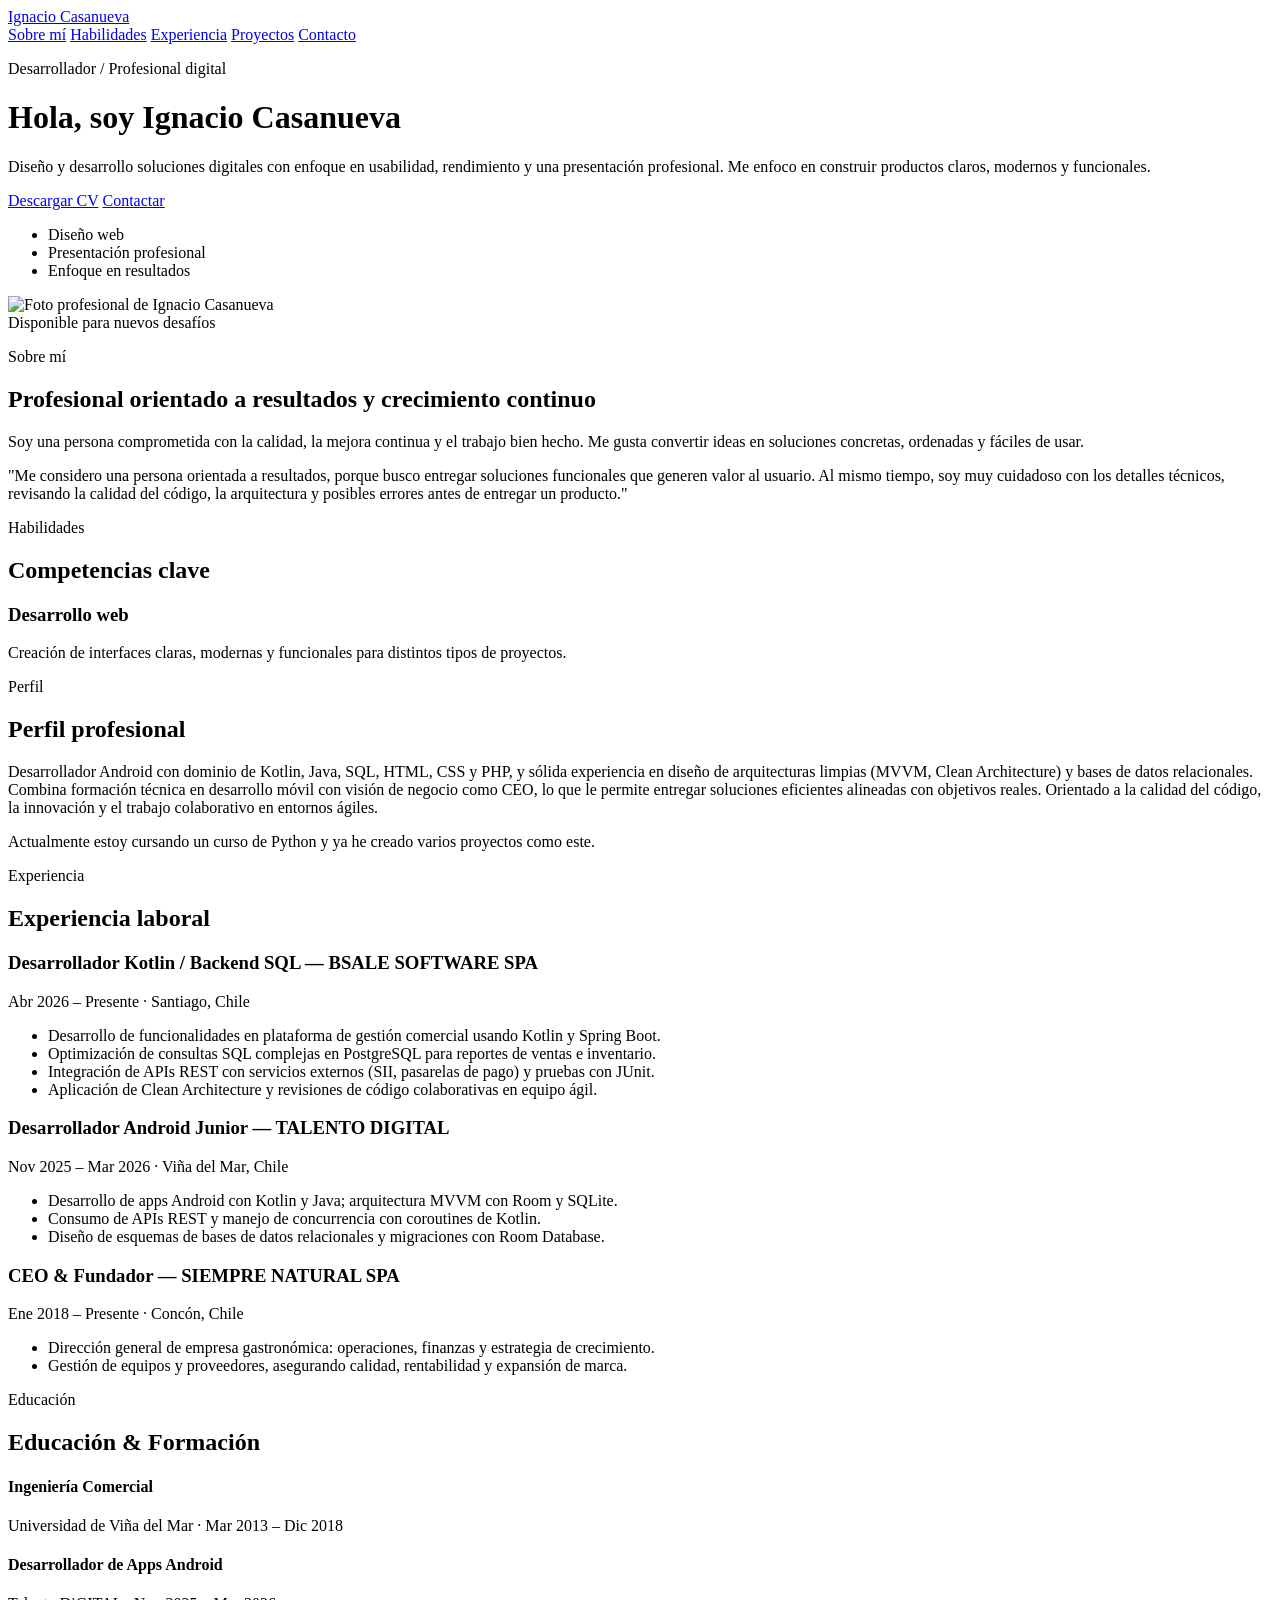
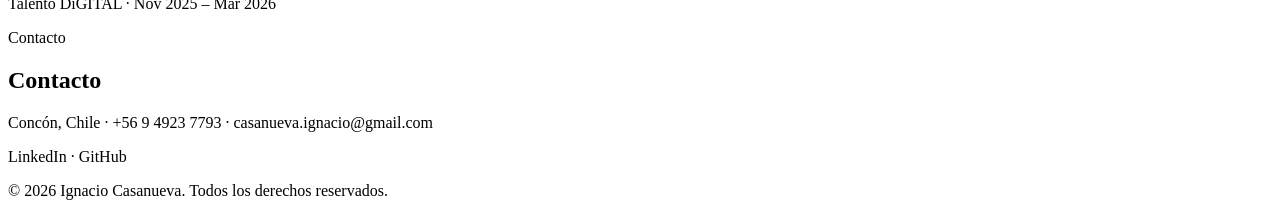
==== preview.html @ be3d8607 "Add initial HTML structure for portfolio preview" ====
<!DOCTYPE html>
<html lang="es">
  <head>
    <meta charset="UTF-8" />
    <meta name="viewport" content="width=device-width, initial-scale=1.0" />
    <meta name="description" content="Vista previa del portafolio de Ignacio Casanueva" />
    <title>Vista previa | Ignacio Casanueva</title>
    <link rel="stylesheet" href="styles.css" />
  </head>
  <body>
    <div class="bg-glow glow-one"></div>
    <div class="bg-glow glow-two"></div>

    <header class="hero">
      <nav class="nav container">
        <a href="#" class="brand">Ignacio Casanueva</a>
        <div class="nav-links">
          <a href="#about">Sobre mí</a>
          <a href="#skills">Habilidades</a>
          <a href="#experience">Experiencia</a>
          <a href="#projects">Proyectos</a>
          <a href="#contact">Contacto</a>
        </div>
      </nav>

      <div class="hero-grid container">
        <div class="hero-copy">
          <p class="eyebrow">Desarrollador / Profesional digital</p>
          <h1>Hola, soy <span>Ignacio Casanueva</span></h1>
          <p class="lead">
            Diseño y desarrollo soluciones digitales con enfoque en usabilidad, rendimiento y una presentación profesional.
            Me enfoco en construir productos claros, modernos y funcionales.
          </p>
          <div class="actions">
            <a class="btn btn-primary" href="assets/cv.pdf" download>Descargar CV</a>
            <a class="btn btn-secondary" href="#contact">Contactar</a>
          </div>

          <ul class="hero-highlights">
            <li>Diseño web</li>
            <li>Presentación profesional</li>
            <li>Enfoque en resultados</li>
          </ul>
        </div>

        <div class="hero-card">
          <img src="assets/foto.jpg" alt="Foto profesional de Ignacio Casanueva" />
          <div class="hero-card-badge">Disponible para nuevos desafíos</div>
        </div>
      </div>
    </header>

    <main>
      <section id="about" class="section container">
        <div class="section-heading">
          <p class="eyebrow">Sobre mí</p>
          <h2>Profesional orientado a resultados y crecimiento continuo</h2>
        </div>
        <div class="about-grid">
          <p>
            Soy una persona comprometida con la calidad, la mejora continua y el trabajo bien hecho.
            Me gusta convertir ideas en soluciones concretas, ordenadas y fáciles de usar.
          </p>
          <p>
            "Me considero una persona orientada a resultados, porque busco entregar soluciones funcionales
            que generen valor al usuario. Al mismo tiempo, soy muy cuidadoso con los detalles técnicos,
            revisando la calidad del código, la arquitectura y posibles errores antes de entregar un producto."
          </p>
        </div>
      </section>

      <section id="skills" class="section section-alt">
        <div class="container">
          <div class="section-heading">
            <p class="eyebrow">Habilidades</p>
            <h2>Competencias clave</h2>
          </div>
          <div class="skills-grid">
            <article class="card">
              <h3>Desarrollo web</h3>
              <p>Creación de interfaces claras, modernas y funcionales para distintos tipos de proyectos.</p>
            </article>
          </div>
        </div>
      </section>

      <section id="profile" class="section container">
        <div class="section-heading">
          <p class="eyebrow">Perfil</p>
          <h2>Perfil profesional</h2>
        </div>
        <div>
          <p>
            Desarrollador Android con dominio de Kotlin, Java, SQL, HTML, CSS y PHP, y sólida experiencia en diseño de
            arquitecturas limpias (MVVM, Clean Architecture) y bases de datos relacionales. Combina formación
            técnica en desarrollo móvil con visión de negocio como CEO, lo que le permite entregar soluciones
            eficientes alineadas con objetivos reales. Orientado a la calidad del código, la innovación y el trabajo
            colaborativo en entornos ágiles.
          </p>
          <p>Actualmente estoy cursando un curso de Python y ya he creado varios proyectos como este.</p>
        </div>
      </section>

      <section id="experience" class="section container">
        <div class="section-heading">
          <p class="eyebrow">Experiencia</p>
          <h2>Experiencia laboral</h2>
        </div>

        <article class="timeline-item">
          <h3>Desarrollador Kotlin / Backend SQL — BSALE SOFTWARE SPA</h3>
          <p class="meta">Abr 2026 – Presente · Santiago, Chile</p>
          <ul>
            <li>Desarrollo de funcionalidades en plataforma de gestión comercial usando Kotlin y Spring Boot.</li>
            <li>Optimización de consultas SQL complejas en PostgreSQL para reportes de ventas e inventario.</li>
            <li>Integración de APIs REST con servicios externos (SII, pasarelas de pago) y pruebas con JUnit.</li>
            <li>Aplicación de Clean Architecture y revisiones de código colaborativas en equipo ágil.</li>
          </ul>
        </article>

        <article class="timeline-item">
          <h3>Desarrollador Android Junior — TALENTO DIGITAL</h3>
          <p class="meta">Nov 2025 – Mar 2026 · Viña del Mar, Chile</p>
          <ul>
            <li>Desarrollo de apps Android con Kotlin y Java; arquitectura MVVM con Room y SQLite.</li>
            <li>Consumo de APIs REST y manejo de concurrencia con coroutines de Kotlin.</li>
            <li>Diseño de esquemas de bases de datos relacionales y migraciones con Room Database.</li>
          </ul>
        </article>

        <article class="timeline-item">
          <h3>CEO &amp; Fundador — SIEMPRE NATURAL SPA</h3>
          <p class="meta">Ene 2018 – Presente · Concón, Chile</p>
          <ul>
            <li>Dirección general de empresa gastronómica: operaciones, finanzas y estrategia de crecimiento.</li>
            <li>Gestión de equipos y proveedores, asegurando calidad, rentabilidad y expansión de marca.</li>
          </ul>
        </article>
      </section>

      <section id="education" class="section container">
        <div class="section-heading">
          <p class="eyebrow">Educación</p>
          <h2>Educación &amp; Formación</h2>
        </div>
        <div class="education-grid">
          <div>
            <h4>Ingeniería Comercial</h4>
            <p class="muted">Universidad de Viña del Mar · Mar 2013 – Dic 2018</p>
          </div>
          <div>
            <h4>Desarrollador de Apps Android</h4>
            <p class="muted">Talento DiGITAL · Nov 2025 – Mar 2026</p>
          </div>
        </div>
      </section>

      <section id="contact" class="section container">
        <div class="section-heading">
          <p class="eyebrow">Contacto</p>
          <h2>Contacto</h2>
        </div>
        <p>Concón, Chile · +56 9 4923 7793 · casanueva.ignacio@gmail.com</p>
        <p>LinkedIn · GitHub</p>
      </section>

    </main>

    <footer class="footer">
      <div class="container">
        <p>© 2026 Ignacio Casanueva. Todos los derechos reservados.</p>
      </div>
    </footer>

  </body>
</html>
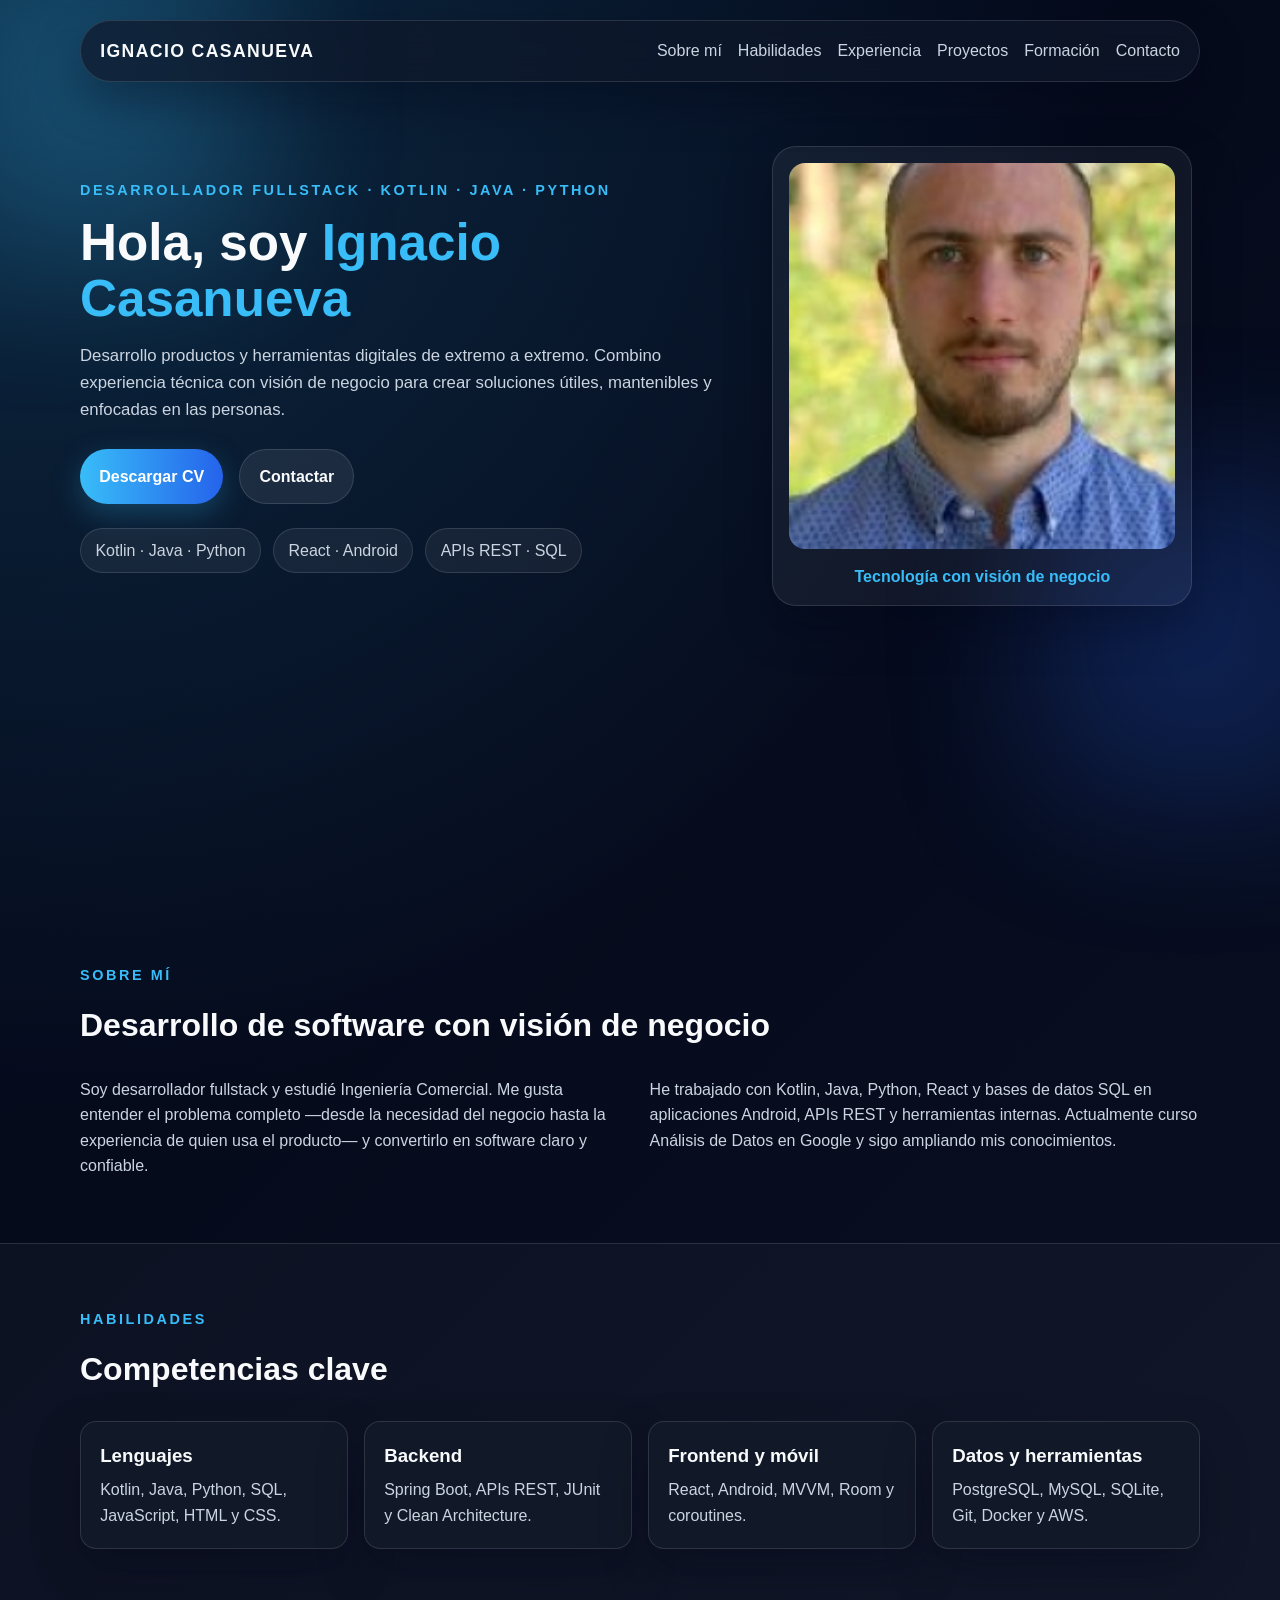
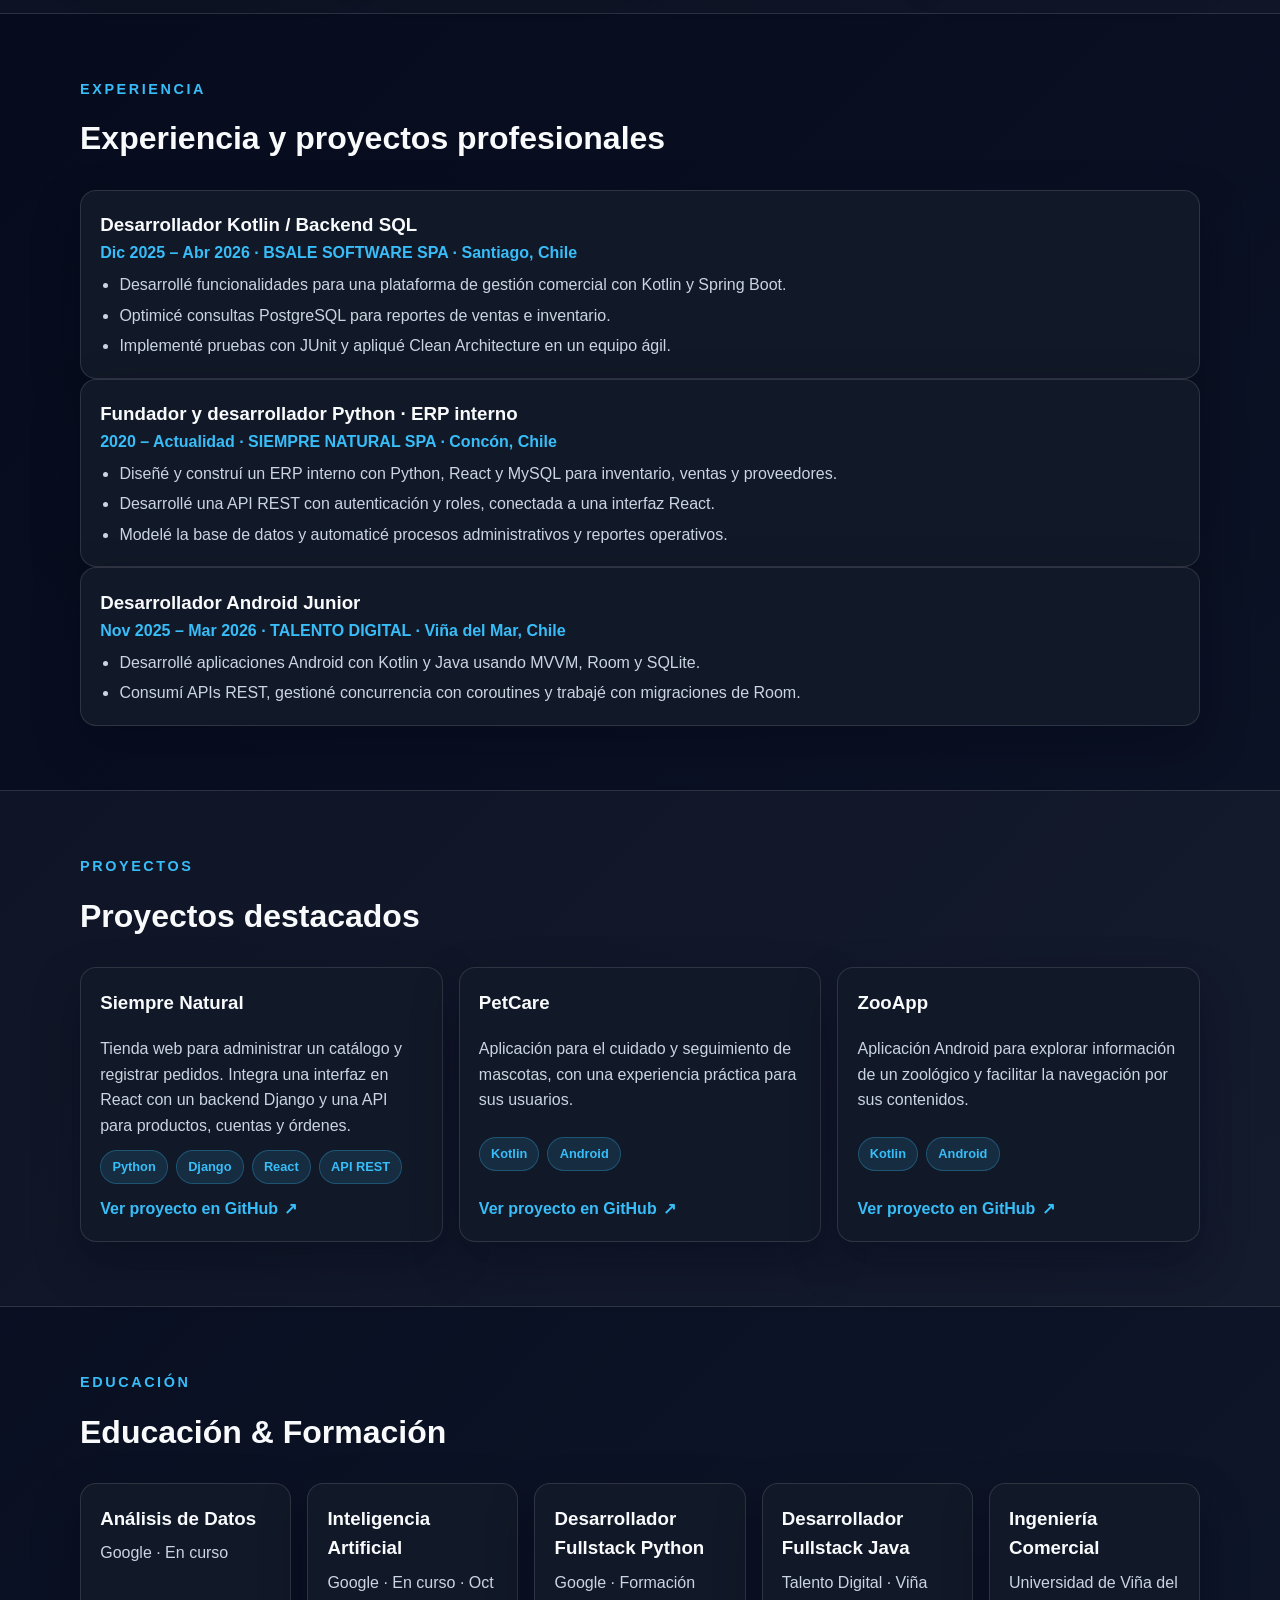
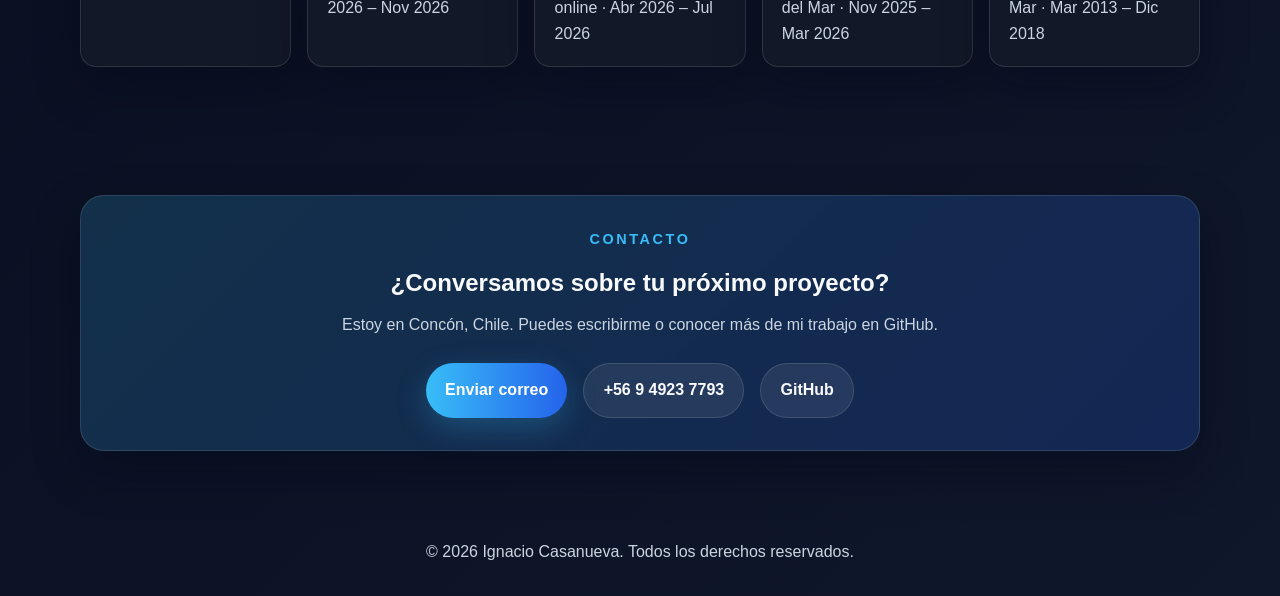
==== commit 5a36ab0c: "Actualizar portfolio con CV y proyecto Siempre Natural Co-authored-by: Copilot <223556219+Copilot@us" ====
--- a/preview.html
+++ b/preview.html
@@ -3,8 +3,12 @@
   <head>
     <meta charset="UTF-8" />
     <meta name="viewport" content="width=device-width, initial-scale=1.0" />
-    <meta name="description" content="Vista previa del portafolio de Ignacio Casanueva" />
-    <title>Vista previa | Ignacio Casanueva</title>
+    <meta
+      name="description"
+      content="Portafolio de Ignacio Casanueva, desarrollador fullstack con experiencia en Kotlin, Java, Python, React y bases de datos SQL."
+    />
+    <meta name="theme-color" content="#020617" />
+    <title>Ignacio Casanueva | Desarrollador Fullstack</title>
     <link rel="stylesheet" href="styles.css" />
   </head>
   <body>
@@ -19,17 +23,19 @@
           <a href="#skills">Habilidades</a>
           <a href="#experience">Experiencia</a>
           <a href="#projects">Proyectos</a>
+          <a href="#education">Formación</a>
           <a href="#contact">Contacto</a>
         </div>
       </nav>
 
       <div class="hero-grid container">
         <div class="hero-copy">
-          <p class="eyebrow">Desarrollador / Profesional digital</p>
+          <p class="eyebrow">Desarrollador Fullstack · Kotlin · Java · Python</p>
           <h1>Hola, soy <span>Ignacio Casanueva</span></h1>
           <p class="lead">
-            Diseño y desarrollo soluciones digitales con enfoque en usabilidad, rendimiento y una presentación profesional.
-            Me enfoco en construir productos claros, modernos y funcionales.
+            Desarrollo productos y herramientas digitales de extremo a extremo. Combino
+            experiencia técnica con visión de negocio para crear soluciones útiles,
+            mantenibles y enfocadas en las personas.
           </p>
           <div class="actions">
             <a class="btn btn-primary" href="assets/cv.pdf" download>Descargar CV</a>
@@ -37,15 +43,20 @@
           </div>
 
           <ul class="hero-highlights">
-            <li>Diseño web</li>
-            <li>Presentación profesional</li>
-            <li>Enfoque en resultados</li>
+            <li>Kotlin · Java · Python</li>
+            <li>React · Android</li>
+            <li>APIs REST · SQL</li>
           </ul>
         </div>
 
         <div class="hero-card">
-          <img src="assets/foto.jpg" alt="Foto profesional de Ignacio Casanueva" />
-          <div class="hero-card-badge">Disponible para nuevos desafíos</div>
+          <img
+            src="./assets/foto.jpg"
+            alt="Retrato de Ignacio Casanueva"
+            width="200"
+            height="200"
+          />
+          <div class="hero-card-badge">Tecnología con visión de negocio</div>
         </div>
       </div>
     </header>
@@ -54,17 +65,18 @@
       <section id="about" class="section container">
         <div class="section-heading">
           <p class="eyebrow">Sobre mí</p>
-          <h2>Profesional orientado a resultados y crecimiento continuo</h2>
+          <h2>Desarrollo de software con visión de negocio</h2>
         </div>
         <div class="about-grid">
           <p>
-            Soy una persona comprometida con la calidad, la mejora continua y el trabajo bien hecho.
-            Me gusta convertir ideas en soluciones concretas, ordenadas y fáciles de usar.
+            Soy desarrollador fullstack y estudié Ingeniería Comercial. Me gusta entender
+            el problema completo —desde la necesidad del negocio hasta la experiencia de
+            quien usa el producto— y convertirlo en software claro y confiable.
           </p>
           <p>
-            "Me considero una persona orientada a resultados, porque busco entregar soluciones funcionales
-            que generen valor al usuario. Al mismo tiempo, soy muy cuidadoso con los detalles técnicos,
-            revisando la calidad del código, la arquitectura y posibles errores antes de entregar un producto."
+            He trabajado con Kotlin, Java, Python, React y bases de datos SQL en
+            aplicaciones Android, APIs REST y herramientas internas. Actualmente curso
+            Análisis de Datos en Google y sigo ampliando mis conocimientos.
           </p>
         </div>
       </section>
@@ -77,65 +89,117 @@
           </div>
           <div class="skills-grid">
             <article class="card">
-              <h3>Desarrollo web</h3>
-              <p>Creación de interfaces claras, modernas y funcionales para distintos tipos de proyectos.</p>
-            </article>
-          </div>
-        </div>
-      </section>
-
-      <section id="profile" class="section container">
-        <div class="section-heading">
-          <p class="eyebrow">Perfil</p>
-          <h2>Perfil profesional</h2>
-        </div>
-        <div>
-          <p>
-            Desarrollador Android con dominio de Kotlin, Java, SQL, HTML, CSS y PHP, y sólida experiencia en diseño de
-            arquitecturas limpias (MVVM, Clean Architecture) y bases de datos relacionales. Combina formación
-            técnica en desarrollo móvil con visión de negocio como CEO, lo que le permite entregar soluciones
-            eficientes alineadas con objetivos reales. Orientado a la calidad del código, la innovación y el trabajo
-            colaborativo en entornos ágiles.
-          </p>
-          <p>Actualmente estoy cursando un curso de Python y ya he creado varios proyectos como este.</p>
-        </div>
-      </section>
+              <h3>Lenguajes</h3>
+              <p>Kotlin, Java, Python, SQL, JavaScript, HTML y CSS.</p>
+            </article>
+            <article class="card">
+              <h3>Backend</h3>
+              <p>Spring Boot, APIs REST, JUnit y Clean Architecture.</p>
+            </article>
+            <article class="card">
+              <h3>Frontend y móvil</h3>
+              <p>React, Android, MVVM, Room y coroutines.</p>
+            </article>
+            <article class="card">
+              <h3>Datos y herramientas</h3>
+              <p>PostgreSQL, MySQL, SQLite, Git, Docker y AWS.</p>
+            </article>
+          </div>
+        </div>
+      </section>
+
 
       <section id="experience" class="section container">
         <div class="section-heading">
           <p class="eyebrow">Experiencia</p>
-          <h2>Experiencia laboral</h2>
+          <h2>Experiencia y proyectos profesionales</h2>
         </div>
 
         <article class="timeline-item">
-          <h3>Desarrollador Kotlin / Backend SQL — BSALE SOFTWARE SPA</h3>
-          <p class="meta">Abr 2026 – Presente · Santiago, Chile</p>
+          <h3>Desarrollador Kotlin / Backend SQL</h3>
+          <p class="meta">Dic 2025 – Abr 2026 · BSALE SOFTWARE SPA · Santiago, Chile</p>
           <ul>
-            <li>Desarrollo de funcionalidades en plataforma de gestión comercial usando Kotlin y Spring Boot.</li>
-            <li>Optimización de consultas SQL complejas en PostgreSQL para reportes de ventas e inventario.</li>
-            <li>Integración de APIs REST con servicios externos (SII, pasarelas de pago) y pruebas con JUnit.</li>
-            <li>Aplicación de Clean Architecture y revisiones de código colaborativas en equipo ágil.</li>
+            <li>Desarrollé funcionalidades para una plataforma de gestión comercial con Kotlin y Spring Boot.</li>
+            <li>Optimicé consultas PostgreSQL para reportes de ventas e inventario.</li>
+            <li>Implementé pruebas con JUnit y apliqué Clean Architecture en un equipo ágil.</li>
           </ul>
         </article>
 
         <article class="timeline-item">
-          <h3>Desarrollador Android Junior — TALENTO DIGITAL</h3>
-          <p class="meta">Nov 2025 – Mar 2026 · Viña del Mar, Chile</p>
+          <h3>Fundador y desarrollador Python · ERP interno</h3>
+          <p class="meta">2020 – Actualidad · SIEMPRE NATURAL SPA · Concón, Chile</p>
           <ul>
-            <li>Desarrollo de apps Android con Kotlin y Java; arquitectura MVVM con Room y SQLite.</li>
-            <li>Consumo de APIs REST y manejo de concurrencia con coroutines de Kotlin.</li>
-            <li>Diseño de esquemas de bases de datos relacionales y migraciones con Room Database.</li>
+            <li>Diseñé y construí un ERP interno con Python, React y MySQL para inventario, ventas y proveedores.</li>
+            <li>Desarrollé una API REST con autenticación y roles, conectada a una interfaz React.</li>
+            <li>Modelé la base de datos y automaticé procesos administrativos y reportes operativos.</li>
           </ul>
         </article>
 
         <article class="timeline-item">
-          <h3>CEO &amp; Fundador — SIEMPRE NATURAL SPA</h3>
-          <p class="meta">Ene 2018 – Presente · Concón, Chile</p>
+          <h3>Desarrollador Android Junior</h3>
+          <p class="meta">Nov 2025 – Mar 2026 · TALENTO DIGITAL · Viña del Mar, Chile</p>
           <ul>
-            <li>Dirección general de empresa gastronómica: operaciones, finanzas y estrategia de crecimiento.</li>
-            <li>Gestión de equipos y proveedores, asegurando calidad, rentabilidad y expansión de marca.</li>
+            <li>Desarrollé aplicaciones Android con Kotlin y Java usando MVVM, Room y SQLite.</li>
+            <li>Consumí APIs REST, gestioné concurrencia con coroutines y trabajé con migraciones de Room.</li>
           </ul>
         </article>
+      </section>
+
+      <section id="projects" class="section section-alt">
+        <div class="container">
+          <div class="section-heading">
+            <p class="eyebrow">Proyectos</p>
+            <h2>Proyectos destacados</h2>
+          </div>
+          <div class="projects-grid">
+            <article class="card project-card">
+              <h3>Siempre Natural</h3>
+              <p>
+                Tienda web para administrar un catálogo y registrar pedidos. Integra una
+                interfaz en React con un backend Django y una API para productos, cuentas
+                y órdenes.
+              </p>
+              <div class="project-tags">
+                <span>Python</span>
+                <span>Django</span>
+                <span>React</span>
+                <span>API REST</span>
+              </div>
+              <a
+                class="project-link"
+                href="https://github.com/casanuevaignacio/siempre-natural"
+                target="_blank"
+                rel="noopener noreferrer"
+                aria-label="Ver el proyecto Siempre Natural en GitHub"
+              >
+                Ver proyecto en GitHub <span aria-hidden="true">↗</span>
+              </a>
+            </article>
+            <article class="card project-card">
+              <h3>PetCare</h3>
+              <p>Aplicación para el cuidado y seguimiento de mascotas, con una experiencia práctica para sus usuarios.</p>
+              <div class="project-tags">
+                <span>Kotlin</span>
+                <span>Android</span>
+              </div>
+              <a class="project-link" href="https://github.com/casanuevaignacio/PetCare" target="_blank" rel="noopener noreferrer">
+                Ver proyecto en GitHub <span aria-hidden="true">↗</span>
+              </a>
+            </article>
+
+            <article class="card project-card">
+              <h3>ZooApp</h3>
+              <p>Aplicación Android para explorar información de un zoológico y facilitar la navegación por sus contenidos.</p>
+              <div class="project-tags">
+                <span>Kotlin</span>
+                <span>Android</span>
+              </div>
+              <a class="project-link" href="https://github.com/casanuevaignacio/ZooApp" target="_blank" rel="noopener noreferrer">
+                Ver proyecto en GitHub <span aria-hidden="true">↗</span>
+              </a>
+            </article>
+          </div>
+        </div>
       </section>
 
       <section id="education" class="section container">
@@ -144,24 +208,40 @@
           <h2>Educación &amp; Formación</h2>
         </div>
         <div class="education-grid">
-          <div>
-            <h4>Ingeniería Comercial</h4>
+          <article class="card">
+            <h3>Análisis de Datos</h3>
+            <p class="muted">Google · En curso</p>
+          </article>
+          <article class="card">
+            <h3>Inteligencia Artificial</h3>
+            <p class="muted">Google · En curso · Oct 2026 – Nov 2026</p>
+          </article>
+          <article class="card">
+            <h3>Desarrollador Fullstack Python</h3>
+            <p class="muted">Google · Formación online · Abr 2026 – Jul 2026</p>
+          </article>
+          <article class="card">
+            <h3>Desarrollador Fullstack Java</h3>
+            <p class="muted">Talento Digital · Viña del Mar · Nov 2025 – Mar 2026</p>
+          </article>
+          <article class="card">
+            <h3>Ingeniería Comercial</h3>
             <p class="muted">Universidad de Viña del Mar · Mar 2013 – Dic 2018</p>
-          </div>
-          <div>
-            <h4>Desarrollador de Apps Android</h4>
-            <p class="muted">Talento DiGITAL · Nov 2025 – Mar 2026</p>
-          </div>
+          </article>
         </div>
       </section>
 
       <section id="contact" class="section container">
-        <div class="section-heading">
+        <div class="contact-card">
           <p class="eyebrow">Contacto</p>
-          <h2>Contacto</h2>
-        </div>
-        <p>Concón, Chile · +56 9 4923 7793 · casanueva.ignacio@gmail.com</p>
-        <p>LinkedIn · GitHub</p>
+          <h2>¿Conversamos sobre tu próximo proyecto?</h2>
+          <p>Estoy en Concón, Chile. Puedes escribirme o conocer más de mi trabajo en GitHub.</p>
+          <div class="actions contact-actions">
+            <a class="btn btn-primary" href="mailto:casanueva.ignacio@gmail.com">Enviar correo</a>
+            <a class="btn btn-secondary" href="tel:+56949237793">+56 9 4923 7793</a>
+            <a class="btn btn-secondary" href="https://github.com/icasanueva" target="_blank" rel="noopener noreferrer">GitHub</a>
+          </div>
+        </div>
       </section>
 
     </main>
--- a/styles.css
+++ b/styles.css
@@ -0,0 +1,400 @@
+:root {
+  --bg: #020617;
+  --bg-soft: #0f172a;
+  --card: #111827;
+  --text: #f8fafc;
+  --muted: #cbd5e1;
+  --accent: #38bdf8;
+  --accent-strong: #2563eb;
+  --border: rgba(255, 255, 255, 0.12);
+  --shadow: 0 20px 45px rgba(2, 6, 23, 0.35);
+}
+
+* {
+  box-sizing: border-box;
+  margin: 0;
+  padding: 0;
+}
+
+body {
+  font-family: Inter, "Segoe UI", Roboto, Arial, sans-serif;
+  color: var(--text);
+  background:
+    radial-gradient(circle at top left, rgba(56, 189, 248, 0.2), transparent 28%),
+    linear-gradient(135deg, var(--bg), var(--bg-soft));
+  line-height: 1.6;
+  overflow-x: hidden;
+  position: relative;
+}
+
+.bg-glow {
+  position: fixed;
+  width: 320px;
+  height: 320px;
+  filter: blur(80px);
+  opacity: 0.24;
+  z-index: 0;
+  pointer-events: none;
+}
+
+.glow-one {
+  top: -60px;
+  left: -70px;
+  background: #38bdf8;
+}
+
+.glow-two {
+  right: -80px;
+  bottom: 100px;
+  background: #2563eb;
+}
+
+.hero,
+.section,
+.footer {
+  position: relative;
+  z-index: 1;
+}
+
+img {
+  display: block;
+  width: 100%;
+  height: auto;
+}
+
+a {
+  color: inherit;
+  text-decoration: none;
+}
+
+a:focus-visible {
+  outline: 3px solid var(--accent);
+  outline-offset: 4px;
+}
+
+.container {
+  width: min(1120px, calc(100% - 2rem));
+  margin: 0 auto;
+}
+
+.hero {
+  padding: 1.25rem 0 4rem;
+  min-height: 100vh;
+}
+
+.nav {
+  display: flex;
+  justify-content: space-between;
+  align-items: center;
+  padding: 1rem 1.2rem;
+  border: 1px solid var(--border);
+  border-radius: 999px;
+  background: rgba(15, 23, 42, 0.7);
+  backdrop-filter: blur(12px);
+  box-shadow: var(--shadow);
+}
+
+.brand {
+  font-size: 1.1rem;
+  font-weight: 700;
+  letter-spacing: 0.08em;
+  text-transform: uppercase;
+}
+
+.nav-links {
+  display: flex;
+  gap: 1rem;
+  color: var(--muted);
+}
+
+.nav-links a:hover {
+  color: var(--text);
+}
+
+.hero-grid {
+  display: grid;
+  grid-template-columns: 1.2fr 0.8fr;
+  gap: 2rem;
+  align-items: center;
+  padding: 4rem 0 1rem;
+}
+
+.eyebrow {
+  color: var(--accent);
+  font-size: 0.9rem;
+  font-weight: 700;
+  text-transform: uppercase;
+  letter-spacing: 0.18em;
+  margin-bottom: 0.8rem;
+}
+
+.hero h1 {
+  font-size: clamp(2rem, 4vw, 3.4rem);
+  line-height: 1.1;
+  margin-bottom: 1rem;
+}
+
+.hero h1 span {
+  color: var(--accent);
+}
+
+.lead {
+  color: var(--muted);
+  font-size: 1.05rem;
+  max-width: 650px;
+}
+
+.actions {
+  display: flex;
+  flex-wrap: wrap;
+  gap: 1rem;
+  margin-top: 1.6rem;
+}
+
+.btn {
+  display: inline-flex;
+  align-items: center;
+  justify-content: center;
+  padding: 0.85rem 1.2rem;
+  border-radius: 999px;
+  font-weight: 600;
+  transition: transform 180ms ease, background 180ms ease;
+}
+
+.btn:hover {
+  transform: translateY(-2px);
+}
+
+.btn-primary {
+  color: white;
+  background: linear-gradient(90deg, var(--accent), var(--accent-strong));
+  box-shadow: 0 10px 30px rgba(56, 189, 248, 0.25);
+}
+
+.btn-secondary {
+  background: rgba(255, 255, 255, 0.08);
+  border: 1px solid var(--border);
+}
+
+.hero-highlights {
+  display: flex;
+  flex-wrap: wrap;
+  gap: 0.75rem;
+  margin-top: 1.5rem;
+  padding: 0;
+  list-style: none;
+}
+
+.hero-highlights li {
+  background: rgba(255, 255, 255, 0.06);
+  border: 1px solid var(--border);
+  border-radius: 999px;
+  padding: 0.55rem 0.9rem;
+  color: var(--muted);
+}
+
+.hero-card {
+  width: 100%;
+  max-width: 420px;
+  justify-self: center;
+  background: rgba(255, 255, 255, 0.05);
+  border: 1px solid var(--border);
+  border-radius: 1.5rem;
+  padding: 1rem;
+  box-shadow: var(--shadow);
+}
+
+.hero-card img {
+  aspect-ratio: 1;
+  border-radius: 1rem;
+  object-fit: cover;
+  object-position: center 30%;
+}
+
+.hero-card-badge {
+  margin-top: 0.9rem;
+  text-align: center;
+  color: var(--accent);
+  font-weight: 700;
+}
+
+.section {
+  padding: 4rem 0;
+}
+
+.section-alt {
+  background: rgba(255, 255, 255, 0.03);
+  border-top: 1px solid var(--border);
+  border-bottom: 1px solid var(--border);
+}
+
+.section-heading {
+  margin-bottom: 1.6rem;
+}
+
+.section-heading h2 {
+  font-size: clamp(1.5rem, 2.5vw, 2rem);
+}
+
+.about-grid {
+  display: grid;
+  grid-template-columns: repeat(2, minmax(0, 1fr));
+  gap: 1.2rem;
+  color: var(--muted);
+}
+
+.skills-grid {
+  display: grid;
+  grid-template-columns: repeat(4, minmax(0, 1fr));
+  gap: 1rem;
+}
+
+.projects-grid {
+  display: grid;
+  grid-template-columns: repeat(auto-fit, minmax(240px, 1fr));
+  gap: 1rem;
+}
+
+.education-grid {
+  display: grid;
+  grid-template-columns: repeat(auto-fit, minmax(210px, 1fr));
+  gap: 1rem;
+}
+
+.card {
+  background: var(--card);
+  border: 1px solid var(--border);
+  border-radius: 1rem;
+  padding: 1.2rem;
+  box-shadow: var(--shadow);
+}
+
+.card h3 {
+  margin-bottom: 0.4rem;
+}
+
+.card p {
+  color: var(--muted);
+}
+
+.project-card {
+  display: flex;
+  flex-direction: column;
+  gap: 0.75rem;
+  min-height: 100%;
+}
+
+.project-link {
+  display: inline-flex;
+  align-items: center;
+  gap: 0.4rem;
+  margin-top: auto;
+  color: var(--accent);
+  font-weight: 700;
+}
+
+.project-link:hover {
+  color: var(--text);
+}
+
+.project-tags {
+  display: flex;
+  flex-wrap: wrap;
+  gap: 0.5rem;
+  margin-top: auto;
+}
+
+.project-tags span {
+  background: rgba(56, 189, 248, 0.12);
+  color: var(--accent);
+  border: 1px solid rgba(56, 189, 248, 0.28);
+  border-radius: 999px;
+  padding: 0.35rem 0.7rem;
+  font-size: 0.8rem;
+  font-weight: 600;
+}
+
+.timeline {
+  display: grid;
+  gap: 1rem;
+}
+
+.timeline-item {
+  background: var(--card);
+  border: 1px solid var(--border);
+  border-radius: 1rem;
+  padding: 1.2rem;
+  box-shadow: var(--shadow);
+}
+
+.timeline-item ul {
+  padding-left: 1.2rem;
+  color: var(--muted);
+}
+
+.timeline-item li + li {
+  margin-top: 0.3rem;
+}
+
+.meta {
+  color: var(--accent);
+  margin-bottom: 0.4rem;
+  font-weight: 600;
+}
+
+.contact-card {
+  background: linear-gradient(135deg, rgba(56, 189, 248, 0.18), rgba(37, 99, 235, 0.22));
+  border: 1px solid var(--border);
+  border-radius: 1.5rem;
+  padding: 2rem;
+  text-align: center;
+  box-shadow: var(--shadow);
+}
+
+.contact-card h2 {
+  margin-bottom: 0.6rem;
+}
+
+.contact-card > p:not(.eyebrow) {
+  color: var(--muted);
+}
+
+.contact-actions {
+  justify-content: center;
+}
+
+.footer {
+  padding: 1.5rem 0 2rem;
+  text-align: center;
+  color: var(--muted);
+}
+
+@media (max-width: 900px) {
+  .hero-grid {
+    grid-template-columns: 1fr;
+  }
+
+  .skills-grid {
+    grid-template-columns: repeat(2, minmax(0, 1fr));
+  }
+}
+
+@media (max-width: 680px) {
+  .nav {
+    flex-direction: column;
+    gap: 0.8rem;
+    border-radius: 1.2rem;
+  }
+
+  .nav-links {
+    flex-wrap: wrap;
+    justify-content: center;
+  }
+
+  .about-grid,
+  .skills-grid,
+  .projects-grid,
+  .education-grid {
+    grid-template-columns: 1fr;
+  }
+}
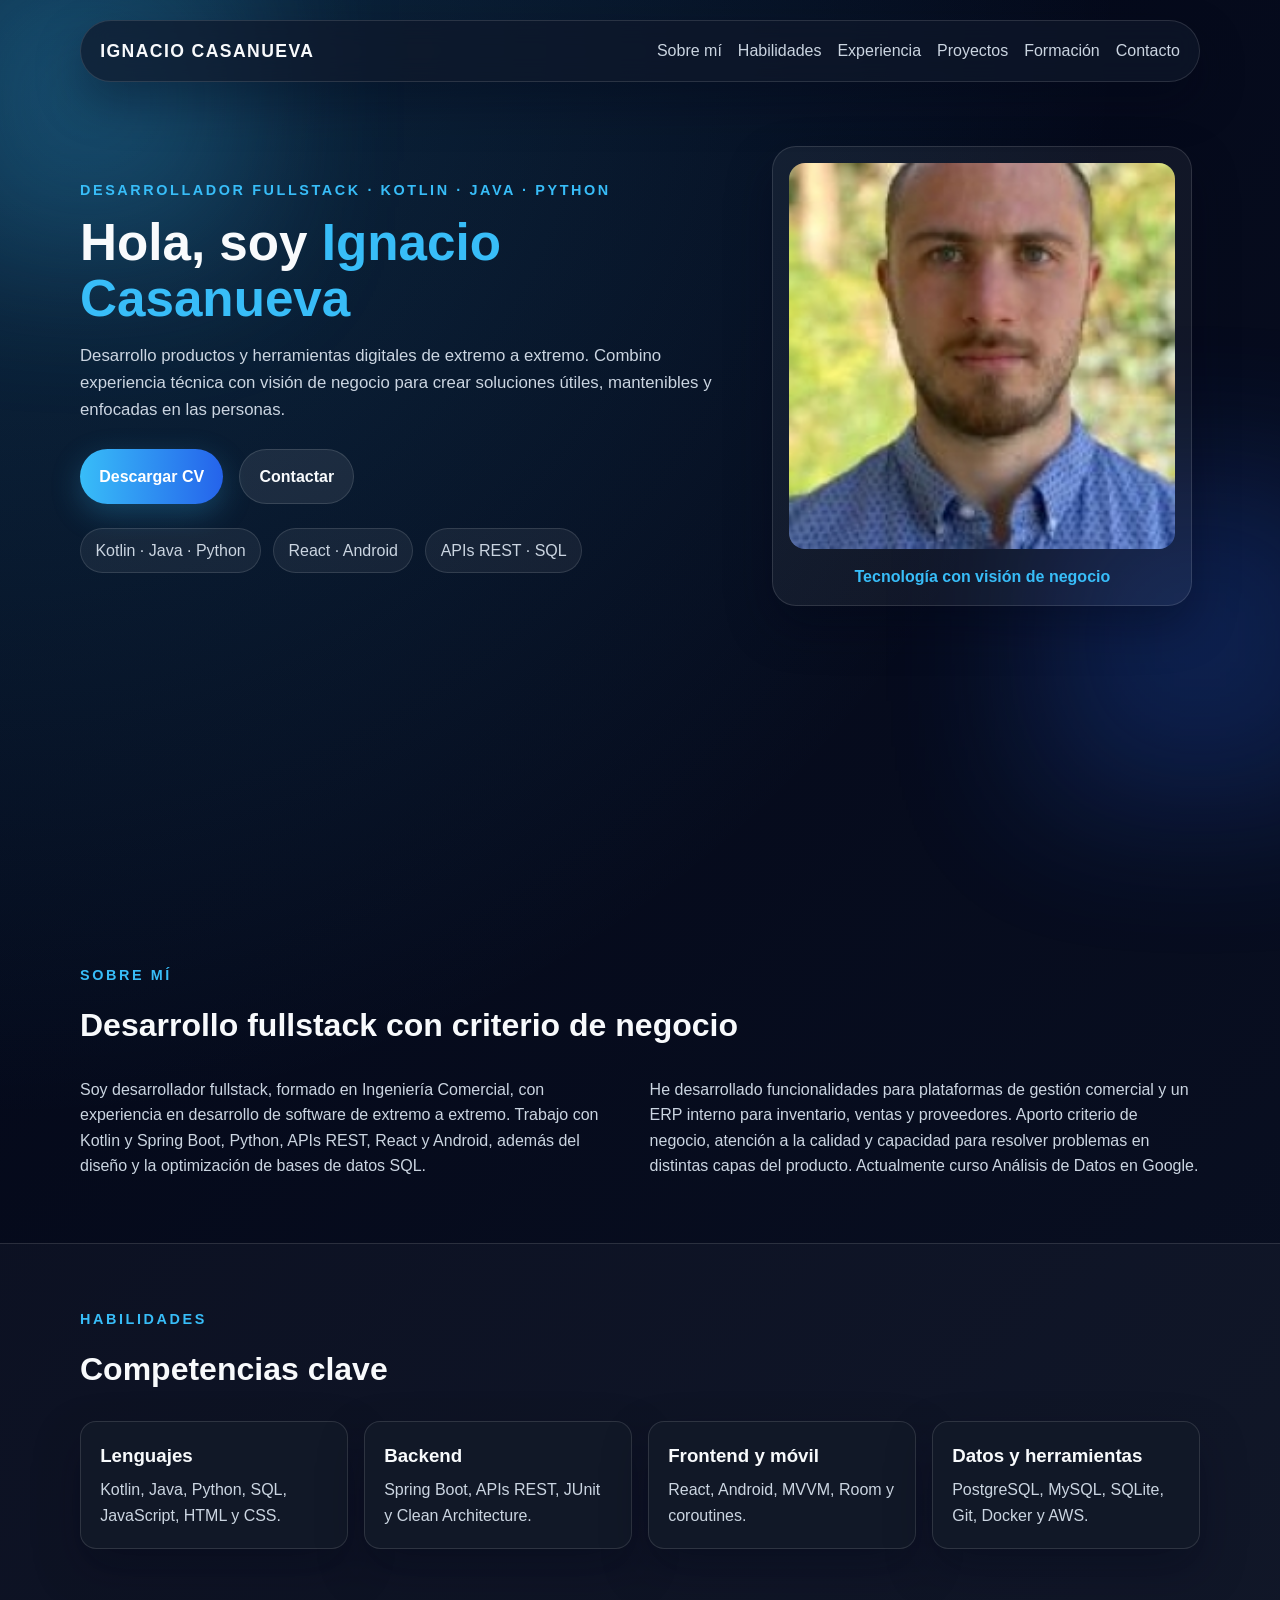
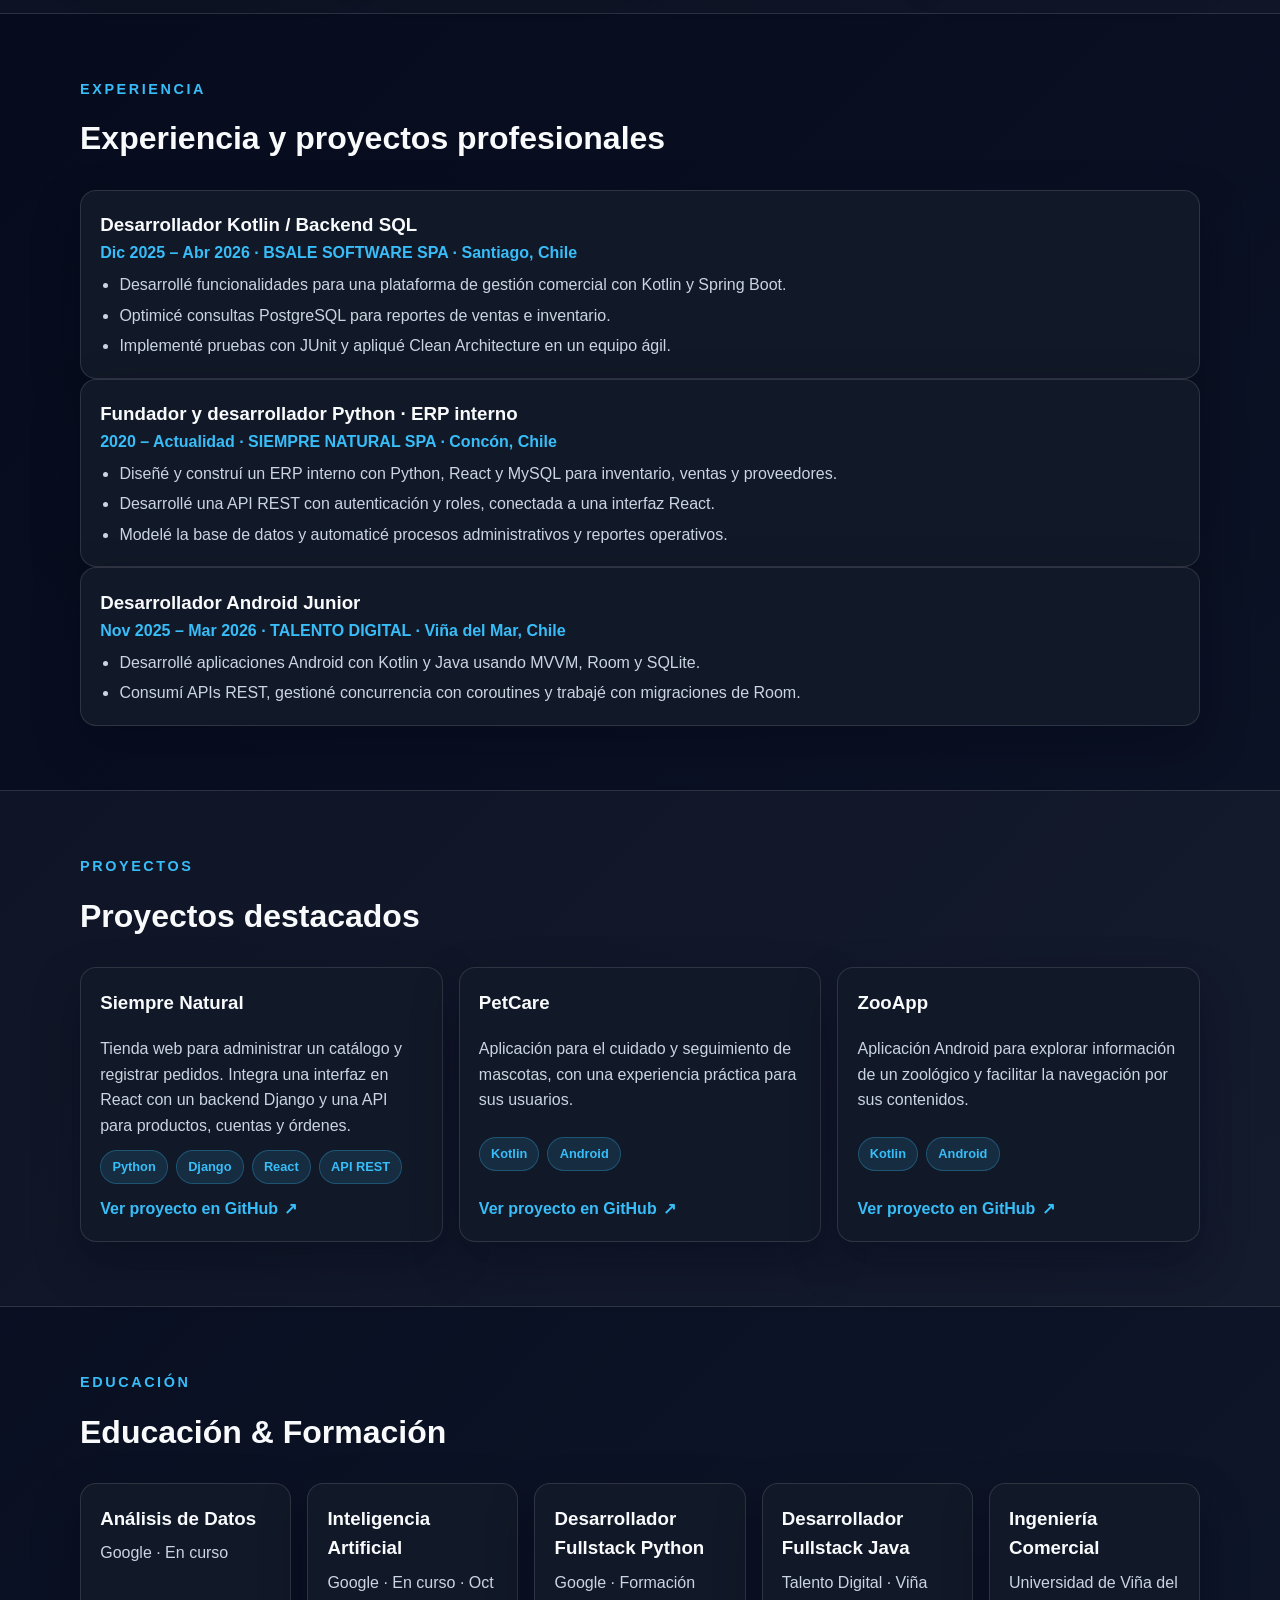
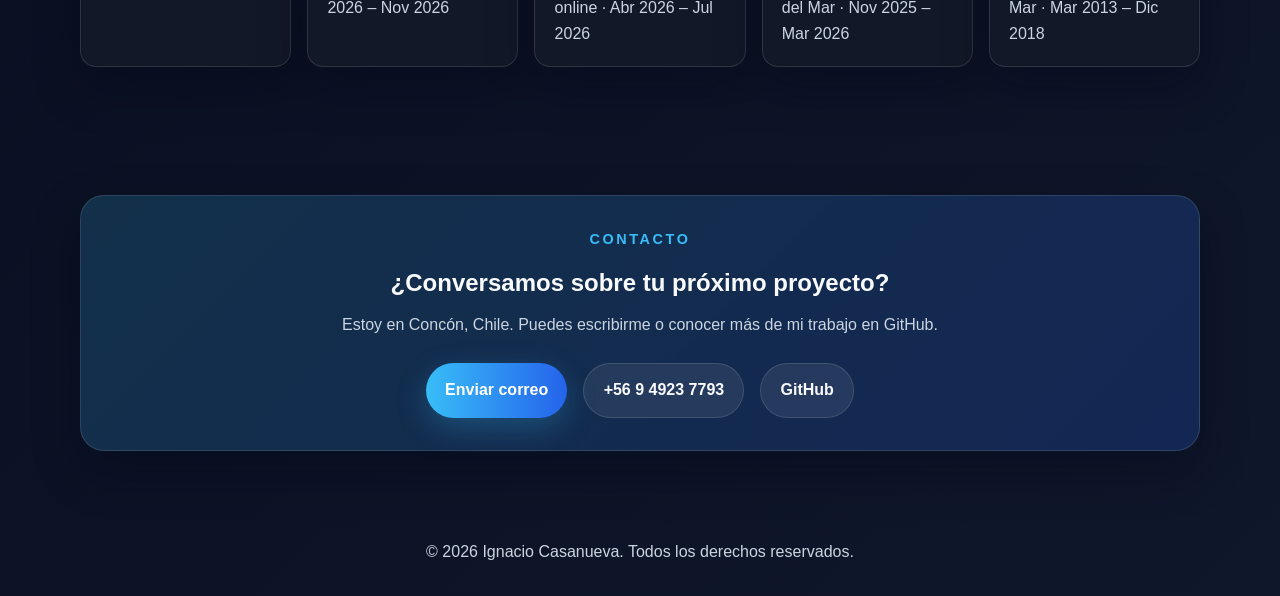
==== commit 9fe6b3e8: "Mejorar perfil profesional en Sobre mí Co-authored-by: Copilot <223556219+Copilot@users.noreply.gith" ====
--- a/preview.html
+++ b/preview.html
@@ -65,18 +65,20 @@
       <section id="about" class="section container">
         <div class="section-heading">
           <p class="eyebrow">Sobre mí</p>
-          <h2>Desarrollo de software con visión de negocio</h2>
+          <h2>Desarrollo fullstack con criterio de negocio</h2>
         </div>
         <div class="about-grid">
           <p>
-            Soy desarrollador fullstack y estudié Ingeniería Comercial. Me gusta entender
-            el problema completo —desde la necesidad del negocio hasta la experiencia de
-            quien usa el producto— y convertirlo en software claro y confiable.
+            Soy desarrollador fullstack, formado en Ingeniería Comercial, con experiencia
+            en desarrollo de software de extremo a extremo. Trabajo con Kotlin y Spring
+            Boot, Python, APIs REST, React y Android, además del diseño y la optimización
+            de bases de datos SQL.
           </p>
           <p>
-            He trabajado con Kotlin, Java, Python, React y bases de datos SQL en
-            aplicaciones Android, APIs REST y herramientas internas. Actualmente curso
-            Análisis de Datos en Google y sigo ampliando mis conocimientos.
+            He desarrollado funcionalidades para plataformas de gestión comercial y un
+            ERP interno para inventario, ventas y proveedores. Aporto criterio de negocio,
+            atención a la calidad y capacidad para resolver problemas en distintas capas
+            del producto. Actualmente curso Análisis de Datos en Google.
           </p>
         </div>
       </section>
